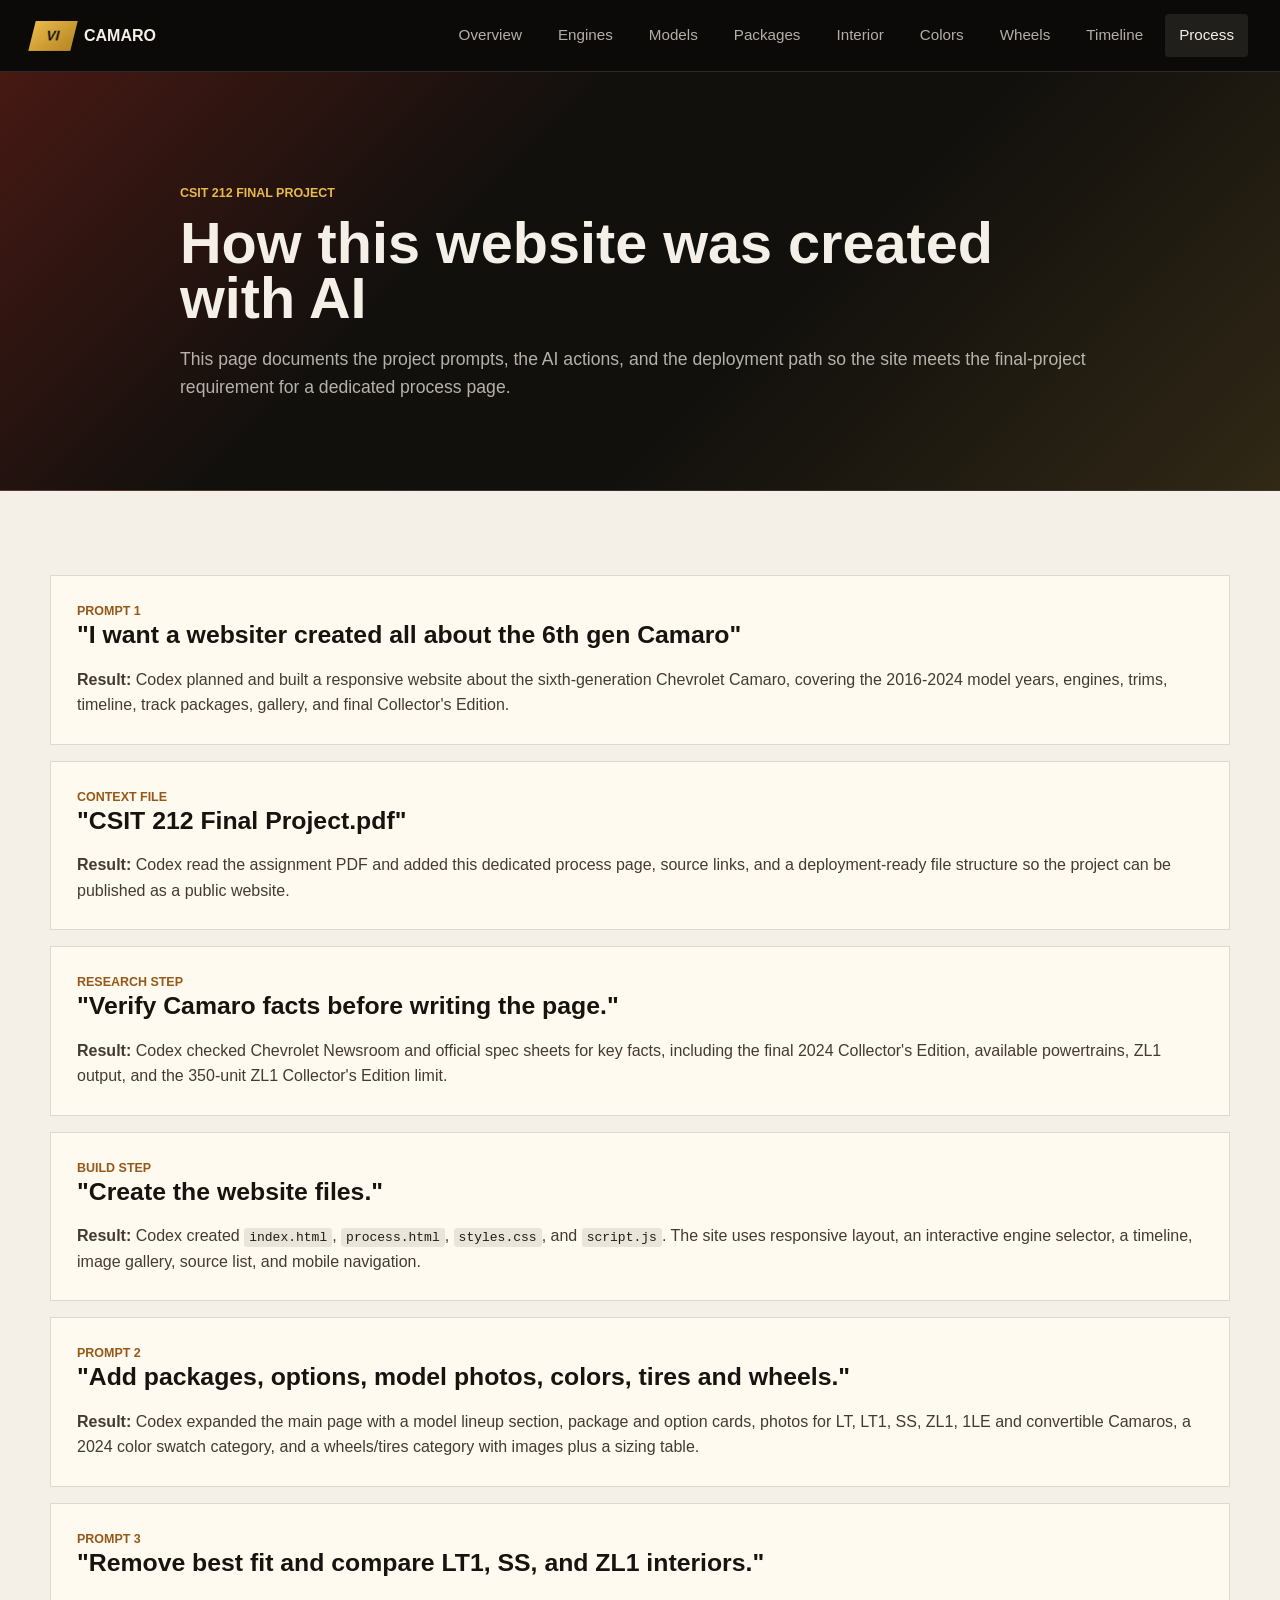
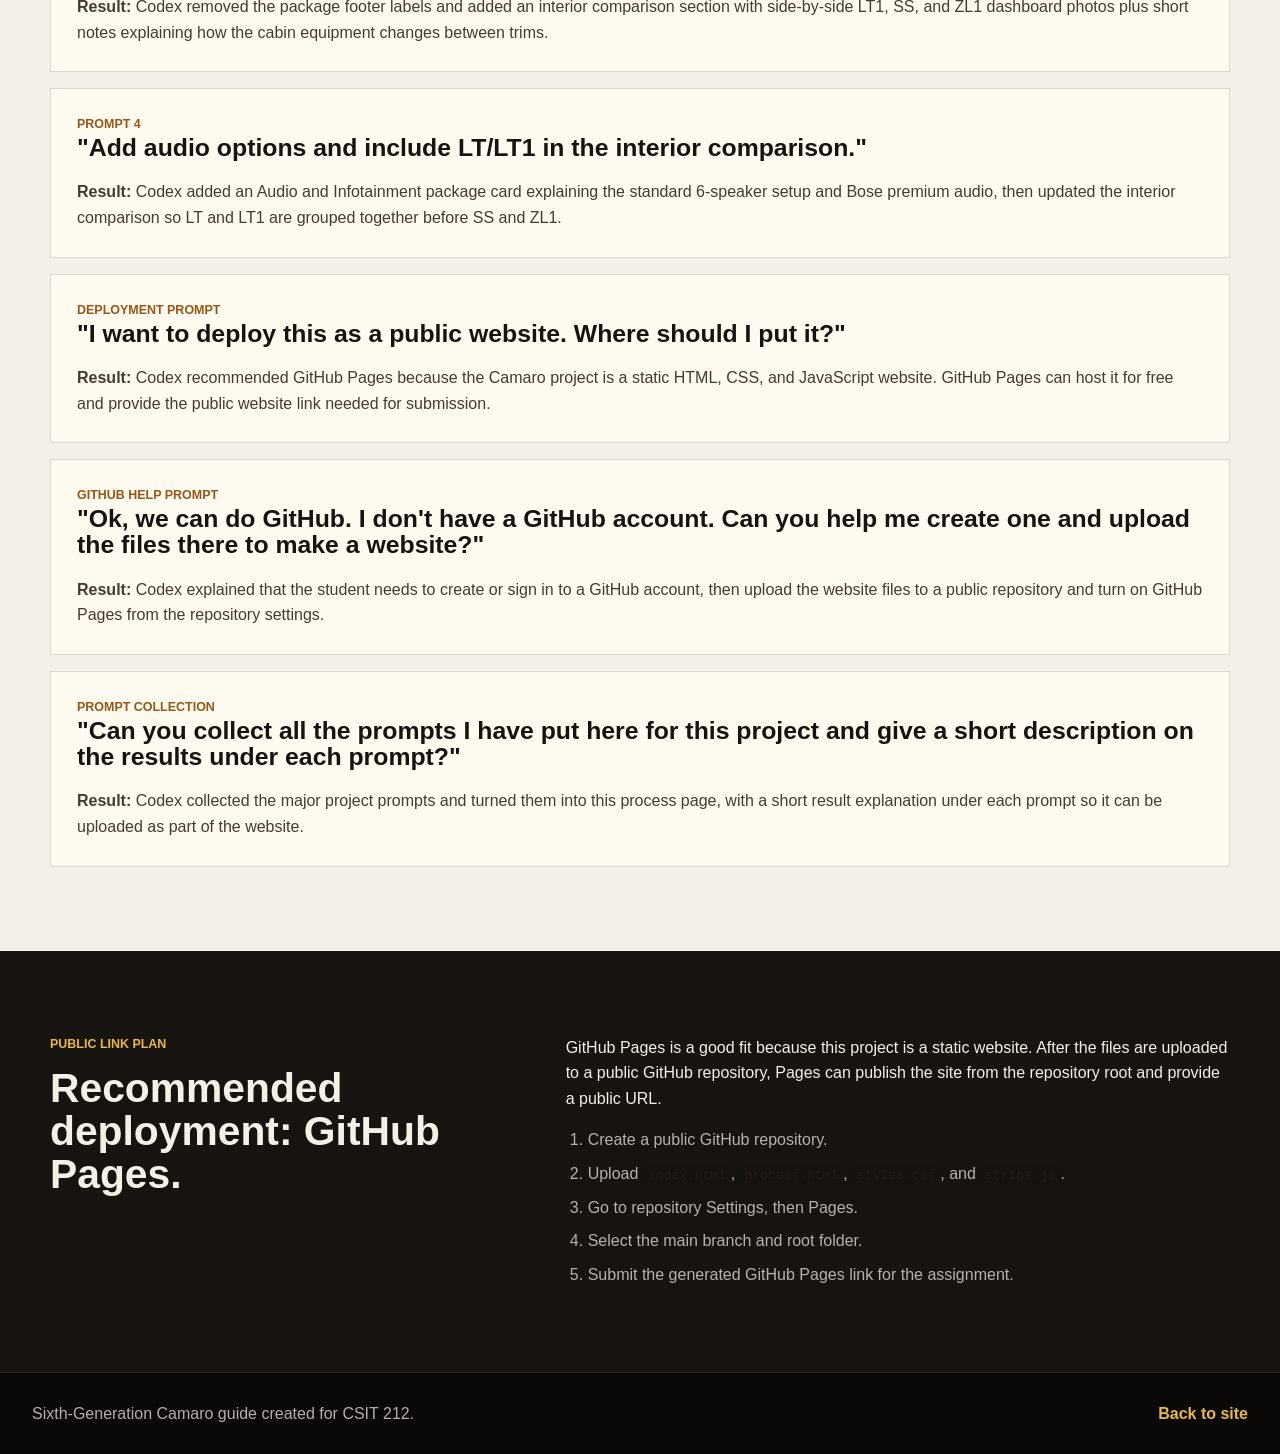
==== process.html @ 9be2dc4f "Add files via upload" ====
<!DOCTYPE html>
<html lang="en">
<head>
  <meta charset="UTF-8">
  <meta name="viewport" content="width=device-width, initial-scale=1.0">
  <title>Project Process | Sixth-Generation Camaro</title>
  <meta name="description" content="Prompt and process page for the CSIT 212 sixth-generation Camaro website project.">
  <link rel="stylesheet" href="styles.css">
</head>
<body>
  <header class="site-header">
    <a class="brand" href="index.html" aria-label="Sixth-generation Camaro home">
      <span class="brand-mark">VI</span>
      <span>Camaro</span>
    </a>
    <button class="nav-toggle" type="button" aria-expanded="false" aria-controls="main-nav">
      <span></span>
      <span></span>
      <span></span>
      <span class="sr-only">Menu</span>
    </button>
    <nav id="main-nav" class="site-nav" aria-label="Primary navigation">
      <a href="index.html#overview">Overview</a>
      <a href="index.html#engines">Engines</a>
      <a href="index.html#models">Models</a>
      <a href="index.html#packages">Packages</a>
      <a href="index.html#interior">Interior</a>
      <a href="index.html#colors">Colors</a>
      <a href="index.html#wheels">Wheels</a>
      <a href="index.html#timeline">Timeline</a>
      <a href="process.html" aria-current="page">Process</a>
    </nav>
  </header>

  <main>
    <section class="process-hero">
      <div class="section-inner">
        <p class="eyebrow">CSIT 212 final project</p>
        <h1>How this website was created with AI</h1>
        <p>This page documents the project prompts, the AI actions, and the deployment path so the site meets the final-project requirement for a dedicated process page.</p>
      </div>
    </section>

    <section class="section process-band">
      <div class="section-inner">
        <div class="prompt-list">
          <article class="prompt-card">
            <p class="eyebrow">Prompt 1</p>
            <h2>"I want a websiter created all about the 6th gen Camaro"</h2>
            <p><strong>Result:</strong> Codex planned and built a responsive website about the sixth-generation Chevrolet Camaro, covering the 2016-2024 model years, engines, trims, timeline, track packages, gallery, and final Collector's Edition.</p>
          </article>

          <article class="prompt-card">
            <p class="eyebrow">Context file</p>
            <h2>"CSIT 212 Final Project.pdf"</h2>
            <p><strong>Result:</strong> Codex read the assignment PDF and added this dedicated process page, source links, and a deployment-ready file structure so the project can be published as a public website.</p>
          </article>

          <article class="prompt-card">
            <p class="eyebrow">Research step</p>
            <h2>"Verify Camaro facts before writing the page."</h2>
            <p><strong>Result:</strong> Codex checked Chevrolet Newsroom and official spec sheets for key facts, including the final 2024 Collector's Edition, available powertrains, ZL1 output, and the 350-unit ZL1 Collector's Edition limit.</p>
          </article>

          <article class="prompt-card">
            <p class="eyebrow">Build step</p>
            <h2>"Create the website files."</h2>
            <p><strong>Result:</strong> Codex created <code>index.html</code>, <code>process.html</code>, <code>styles.css</code>, and <code>script.js</code>. The site uses responsive layout, an interactive engine selector, a timeline, image gallery, source list, and mobile navigation.</p>
          </article>

          <article class="prompt-card">
            <p class="eyebrow">Prompt 2</p>
            <h2>"Add packages, options, model photos, colors, tires and wheels."</h2>
            <p><strong>Result:</strong> Codex expanded the main page with a model lineup section, package and option cards, photos for LT, LT1, SS, ZL1, 1LE and convertible Camaros, a 2024 color swatch category, and a wheels/tires category with images plus a sizing table.</p>
          </article>

          <article class="prompt-card">
            <p class="eyebrow">Prompt 3</p>
            <h2>"Remove best fit and compare LT1, SS, and ZL1 interiors."</h2>
            <p><strong>Result:</strong> Codex removed the package footer labels and added an interior comparison section with side-by-side LT1, SS, and ZL1 dashboard photos plus short notes explaining how the cabin equipment changes between trims.</p>
          </article>

          <article class="prompt-card">
            <p class="eyebrow">Prompt 4</p>
            <h2>"Add audio options and include LT/LT1 in the interior comparison."</h2>
            <p><strong>Result:</strong> Codex added an Audio and Infotainment package card explaining the standard 6-speaker setup and Bose premium audio, then updated the interior comparison so LT and LT1 are grouped together before SS and ZL1.</p>
          </article>

          <article class="prompt-card">
            <p class="eyebrow">Deployment prompt</p>
            <h2>"I want to deploy this as a public website. Where should I put it?"</h2>
            <p><strong>Result:</strong> Codex recommended GitHub Pages because the Camaro project is a static HTML, CSS, and JavaScript website. GitHub Pages can host it for free and provide the public website link needed for submission.</p>
          </article>

          <article class="prompt-card">
            <p class="eyebrow">GitHub help prompt</p>
            <h2>"Ok, we can do GitHub. I don't have a GitHub account. Can you help me create one and upload the files there to make a website?"</h2>
            <p><strong>Result:</strong> Codex explained that the student needs to create or sign in to a GitHub account, then upload the website files to a public repository and turn on GitHub Pages from the repository settings.</p>
          </article>

          <article class="prompt-card">
            <p class="eyebrow">Prompt collection</p>
            <h2>"Can you collect all the prompts I have put here for this project and give a short description on the results under each prompt?"</h2>
            <p><strong>Result:</strong> Codex collected the major project prompts and turned them into this process page, with a short result explanation under each prompt so it can be uploaded as part of the website.</p>
          </article>
        </div>
      </div>
    </section>

    <section class="section deploy-band">
      <div class="section-inner two-column">
        <div>
          <p class="eyebrow">Public link plan</p>
          <h2>Recommended deployment: GitHub Pages.</h2>
        </div>
        <div class="lede">
          <p>GitHub Pages is a good fit because this project is a static website. After the files are uploaded to a public GitHub repository, Pages can publish the site from the repository root and provide a public URL.</p>
          <ol class="deploy-steps">
            <li>Create a public GitHub repository.</li>
            <li>Upload <code>index.html</code>, <code>process.html</code>, <code>styles.css</code>, and <code>script.js</code>.</li>
            <li>Go to repository Settings, then Pages.</li>
            <li>Select the main branch and root folder.</li>
            <li>Submit the generated GitHub Pages link for the assignment.</li>
          </ol>
        </div>
      </div>
    </section>
  </main>

  <footer class="site-footer">
    <p>Sixth-Generation Camaro guide created for CSIT 212.</p>
    <a href="index.html">Back to site</a>
  </footer>

  <script src="script.js"></script>
</body>
</html>
---- styles.css ----
:root {
  color-scheme: dark;
  --coal: #0d0b09;
  --ink: #17130f;
  --charcoal: #24201a;
  --steel: #8a9397;
  --silver: #d7d9d6;
  --paper: #f4f0e8;
  --red: #cf2f24;
  --gold: #e9b949;
  --blue: #2f75c8;
  --line: rgba(244, 240, 232, 0.14);
  --soft: rgba(244, 240, 232, 0.72);
  --shadow: 0 24px 70px rgba(0, 0, 0, 0.36);
}

* {
  box-sizing: border-box;
}

html {
  scroll-behavior: smooth;
  scroll-padding-top: 82px;
}

body {
  margin: 0;
  background: var(--coal);
  color: var(--paper);
  font-family: Arial, Helvetica, sans-serif;
  line-height: 1.6;
}

img {
  display: block;
  max-width: 100%;
}

a {
  color: inherit;
}

button,
a {
  -webkit-tap-highlight-color: transparent;
}

.sr-only {
  position: absolute;
  width: 1px;
  height: 1px;
  padding: 0;
  margin: -1px;
  overflow: hidden;
  clip: rect(0, 0, 0, 0);
  white-space: nowrap;
  border: 0;
}

.site-header {
  position: sticky;
  top: 0;
  z-index: 20;
  display: flex;
  align-items: center;
  justify-content: space-between;
  min-height: 72px;
  padding: 0 32px;
  background: rgba(13, 11, 9, 0.88);
  border-bottom: 1px solid var(--line);
  backdrop-filter: blur(18px);
}

.brand {
  display: inline-flex;
  align-items: center;
  gap: 10px;
  color: var(--paper);
  font-size: 1rem;
  font-weight: 800;
  text-decoration: none;
  text-transform: uppercase;
}

.brand-mark {
  display: grid;
  place-items: center;
  width: 42px;
  height: 30px;
  background: linear-gradient(135deg, var(--gold), #b68723);
  color: #111;
  font-size: 0.85rem;
  font-weight: 900;
  transform: skewX(-14deg);
}

.site-nav {
  display: flex;
  align-items: center;
  gap: 8px;
}

.site-nav a {
  min-height: 40px;
  padding: 9px 14px;
  border-radius: 4px;
  color: var(--soft);
  font-size: 0.95rem;
  text-decoration: none;
}

.site-nav a:hover,
.site-nav a:focus-visible,
.site-nav a[aria-current="page"] {
  background: rgba(244, 240, 232, 0.09);
  color: var(--paper);
  outline: none;
}

.nav-toggle {
  display: none;
  width: 44px;
  height: 44px;
  padding: 0;
  border: 1px solid var(--line);
  border-radius: 4px;
  background: rgba(244, 240, 232, 0.04);
  cursor: pointer;
}

.nav-toggle span:not(.sr-only) {
  display: block;
  width: 20px;
  height: 2px;
  margin: 5px auto;
  background: var(--paper);
}

.hero {
  position: relative;
  min-height: 82vh;
  display: grid;
  align-items: end;
  padding: 80px 32px 32px;
  overflow: hidden;
  isolation: isolate;
}

.hero-media {
  position: absolute;
  inset: 0;
  z-index: -2;
  background:
    linear-gradient(90deg, rgba(13, 11, 9, 0.96) 0%, rgba(13, 11, 9, 0.78) 38%, rgba(13, 11, 9, 0.18) 76%),
    linear-gradient(0deg, rgba(13, 11, 9, 0.96) 0%, rgba(13, 11, 9, 0.06) 54%),
    url("https://upload.wikimedia.org/wikipedia/commons/thumb/5/5e/2019_Chevrolet_Camaro_SS_front_NYIAS_2019.jpg/1280px-2019_Chevrolet_Camaro_SS_front_NYIAS_2019.jpg") center right / cover no-repeat;
}

.hero::after {
  content: "";
  position: absolute;
  inset: auto 0 0;
  height: 7px;
  background: linear-gradient(90deg, var(--red), var(--gold), var(--blue));
}

.hero-content {
  width: min(820px, 100%);
  margin-bottom: 44px;
}

.eyebrow {
  margin: 0 0 12px;
  color: var(--gold);
  font-size: 0.78rem;
  font-weight: 800;
  text-transform: uppercase;
}

h1,
h2,
h3,
p {
  margin-top: 0;
}

h1 {
  margin-bottom: 18px;
  font-size: 4.5rem;
  line-height: 0.96;
  letter-spacing: 0;
}

h2 {
  margin-bottom: 18px;
  font-size: 2.55rem;
  line-height: 1.06;
  letter-spacing: 0;
}

h3 {
  margin-bottom: 10px;
  font-size: 1.25rem;
  line-height: 1.2;
  letter-spacing: 0;
}

.hero-copy {
  max-width: 680px;
  color: var(--soft);
  font-size: 1.18rem;
}

.hero-actions {
  display: flex;
  flex-wrap: wrap;
  gap: 12px;
  margin-top: 28px;
}

.button {
  display: inline-flex;
  align-items: center;
  justify-content: center;
  min-height: 46px;
  padding: 11px 18px;
  border: 1px solid transparent;
  border-radius: 4px;
  font-weight: 800;
  text-decoration: none;
}

.button.primary {
  background: var(--red);
  color: #fff;
}

.button.ghost {
  border-color: rgba(244, 240, 232, 0.34);
  background: rgba(13, 11, 9, 0.34);
  color: var(--paper);
}

.hero-stats {
  display: grid;
  grid-template-columns: repeat(3, minmax(0, 1fr));
  gap: 1px;
  width: min(920px, 100%);
  margin: 0;
  background: var(--line);
  border: 1px solid var(--line);
  box-shadow: var(--shadow);
}

.hero-stats div {
  min-height: 112px;
  padding: 18px;
  background: rgba(13, 11, 9, 0.78);
}

dt {
  color: var(--steel);
  font-size: 0.82rem;
  font-weight: 800;
  text-transform: uppercase;
}

dd {
  margin: 4px 0 0;
  color: var(--paper);
  font-size: 1.45rem;
  font-weight: 900;
}

.section {
  padding: 84px 32px;
}

.section-inner {
  width: min(1180px, 100%);
  margin: 0 auto;
}

.two-column {
  display: grid;
  grid-template-columns: minmax(0, 0.82fr) minmax(0, 1.18fr);
  gap: 54px;
  align-items: start;
}

.intro-band,
.source-band {
  background: var(--paper);
  color: var(--ink);
}

.intro-band .eyebrow,
.source-band .eyebrow {
  color: #955818;
}

.intro-band .lede,
.source-band a {
  color: #433b33;
}

.lede p:last-child {
  margin-bottom: 0;
}

.section-heading {
  max-width: 760px;
  margin-bottom: 34px;
}

.section-heading p:not(.eyebrow) {
  color: var(--soft);
  font-size: 1.05rem;
}

.engine-band {
  background:
    linear-gradient(135deg, rgba(207, 47, 36, 0.13), transparent 32%),
    linear-gradient(315deg, rgba(47, 117, 200, 0.16), transparent 40%),
    #12100d;
}

.engine-tabs {
  display: grid;
  grid-template-columns: repeat(4, minmax(0, 1fr));
  gap: 8px;
  margin-bottom: 18px;
}

.tab-button {
  min-height: 48px;
  border: 1px solid var(--line);
  border-radius: 4px;
  background: rgba(244, 240, 232, 0.05);
  color: var(--soft);
  font: inherit;
  font-weight: 800;
  cursor: pointer;
}

.tab-button:hover,
.tab-button:focus-visible,
.tab-button.active {
  background: var(--gold);
  color: #14100b;
  outline: none;
}

.engine-detail {
  display: grid;
  grid-template-columns: minmax(0, 1.2fr) minmax(320px, 0.8fr);
  gap: 28px;
  align-items: stretch;
  min-height: 250px;
  padding: 28px;
  border: 1px solid var(--line);
  background: rgba(244, 240, 232, 0.06);
}

.engine-detail p {
  color: var(--soft);
}

.engine-specs {
  display: grid;
  grid-template-columns: 1fr;
  gap: 1px;
  margin: 0;
  background: var(--line);
}

.engine-specs div {
  min-height: 70px;
  padding: 14px;
  background: #17130f;
}

.power-chart {
  display: grid;
  gap: 14px;
  margin-top: 30px;
}

.bar-row {
  display: grid;
  grid-template-columns: 140px minmax(0, 1fr) 76px;
  gap: 16px;
  align-items: center;
}

.bar-row > span {
  color: var(--soft);
  font-weight: 800;
}

.bar-row strong {
  text-align: right;
}

.bar-track {
  height: 16px;
  background: rgba(244, 240, 232, 0.1);
  overflow: hidden;
}

.bar-track span {
  display: block;
  width: var(--bar);
  height: 100%;
  background: linear-gradient(90deg, var(--red), var(--gold));
}

.trim-band {
  background: #18130f;
}

.trim-grid {
  display: grid;
  grid-template-columns: repeat(4, minmax(0, 1fr));
  gap: 1px;
  background: var(--line);
  border: 1px solid var(--line);
}

.trim-card {
  min-height: 264px;
  padding: 24px;
  background: #100e0b;
}

.trim-card span {
  display: inline-grid;
  place-items: center;
  min-width: 58px;
  min-height: 32px;
  margin-bottom: 22px;
  border-left: 4px solid var(--red);
  background: rgba(244, 240, 232, 0.08);
  color: var(--gold);
  font-weight: 900;
}

.trim-card p {
  color: var(--soft);
}

.packages-band {
  background:
    linear-gradient(135deg, rgba(233, 185, 73, 0.1), transparent 34%),
    #100e0b;
}

.package-layout {
  display: grid;
  grid-template-columns: repeat(3, minmax(0, 1fr));
  gap: 14px;
}

.package-card {
  min-height: 220px;
  display: flex;
  flex-direction: column;
  gap: 14px;
  padding: 22px;
  border: 1px solid var(--line);
  background: rgba(244, 240, 232, 0.06);
}

.package-card p {
  margin-bottom: 0;
  color: var(--soft);
}

.featured-package {
  background:
    linear-gradient(135deg, rgba(207, 47, 36, 0.25), rgba(244, 240, 232, 0.06));
  border-color: rgba(233, 185, 73, 0.35);
}

.audio-package {
  border-color: rgba(47, 117, 200, 0.34);
  background:
    linear-gradient(135deg, rgba(47, 117, 200, 0.22), rgba(244, 240, 232, 0.06));
}

.interior-band {
  background:
    linear-gradient(135deg, rgba(47, 117, 200, 0.14), transparent 32%),
    #15110e;
}

.interior-grid {
  display: grid;
  grid-template-columns: repeat(3, minmax(0, 1fr));
  gap: 18px;
}

.interior-grid figure {
  margin: 0;
  border: 1px solid var(--line);
  background: rgba(244, 240, 232, 0.06);
}

.interior-grid img {
  width: 100%;
  height: 250px;
  object-fit: cover;
  background: #24201a;
}

.interior-grid figcaption {
  display: grid;
  gap: 6px;
  min-height: 170px;
  padding: 16px;
  color: var(--soft);
}

.interior-grid figcaption strong {
  color: var(--paper);
  font-size: 1.06rem;
}

.interior-notes {
  display: grid;
  grid-template-columns: repeat(3, minmax(0, 1fr));
  gap: 1px;
  margin-top: 24px;
  background: var(--line);
  border: 1px solid var(--line);
}

.interior-notes div {
  min-height: 108px;
  padding: 18px;
  background: rgba(13, 11, 9, 0.7);
}

.interior-notes strong,
.interior-notes span {
  display: block;
}

.interior-notes strong {
  color: var(--gold);
  font-size: 1.08rem;
}

.interior-notes span {
  margin-top: 6px;
  color: var(--soft);
}

.model-photo-band {
  background: var(--paper);
  color: var(--ink);
}

.model-photo-band .eyebrow {
  color: #955818;
}

.model-photo-band .section-heading p:not(.eyebrow) {
  color: #544a3d;
}

.model-gallery {
  display: grid;
  grid-template-columns: repeat(3, minmax(0, 1fr));
  gap: 18px;
}

.model-gallery figure {
  margin: 0;
  border: 1px solid rgba(23, 19, 15, 0.14);
  background: #fffaf0;
}

.model-gallery img {
  width: 100%;
  height: 270px;
  object-fit: cover;
  background: #ddd7cc;
}

.model-gallery figcaption {
  display: grid;
  gap: 4px;
  min-height: 102px;
  padding: 15px;
  color: #4c4337;
}

.model-gallery figcaption strong {
  color: var(--ink);
  font-size: 1.05rem;
}

.colors-band {
  background:
    linear-gradient(135deg, rgba(47, 117, 200, 0.14), transparent 32%),
    #17130f;
}

.color-grid {
  display: grid;
  grid-template-columns: repeat(4, minmax(0, 1fr));
  gap: 12px;
}

.paint-chip {
  min-height: 156px;
  padding: 14px;
  border: 1px solid var(--line);
  background: rgba(244, 240, 232, 0.06);
}

.paint-chip span {
  display: block;
  height: 66px;
  margin-bottom: 14px;
  border: 1px solid rgba(244, 240, 232, 0.18);
  background:
    linear-gradient(135deg, rgba(255, 255, 255, 0.35), transparent 38%),
    var(--paint);
}

.paint-chip.light-paint span {
  border-color: rgba(23, 19, 15, 0.22);
}

.paint-chip strong,
.paint-chip small {
  display: block;
}

.paint-chip strong {
  color: var(--paper);
  line-height: 1.2;
}

.paint-chip small {
  margin-top: 6px;
  color: var(--steel);
  font-weight: 800;
}

.wheels-band {
  background: var(--paper);
  color: var(--ink);
}

.wheels-band .eyebrow {
  color: #955818;
}

.wheels-band .section-heading p:not(.eyebrow) {
  color: #544a3d;
}

.wheel-photo-grid {
  display: grid;
  grid-template-columns: repeat(3, minmax(0, 1fr));
  gap: 18px;
  margin-bottom: 26px;
}

.wheel-photo-grid figure {
  margin: 0;
  border: 1px solid rgba(23, 19, 15, 0.14);
  background: #fffaf0;
}

.wheel-photo-grid img {
  width: 100%;
  height: 260px;
  object-fit: cover;
  background: #ddd7cc;
}

.wheel-photo-grid figcaption {
  min-height: 70px;
  padding: 14px;
  color: #4c4337;
}

.wheel-table-wrap {
  overflow-x: auto;
  border: 1px solid rgba(23, 19, 15, 0.14);
  background: #fffaf0;
}

.wheel-table {
  width: 100%;
  min-width: 820px;
  border-collapse: collapse;
}

.wheel-table caption {
  padding: 16px;
  color: var(--ink);
  font-weight: 900;
  text-align: left;
}

.wheel-table th,
.wheel-table td {
  padding: 14px 16px;
  border-top: 1px solid rgba(23, 19, 15, 0.12);
  color: #433b33;
  text-align: left;
  vertical-align: top;
}

.wheel-table thead th,
.wheel-table tbody th {
  color: var(--ink);
}

.timeline-band {
  background: var(--paper);
  color: var(--ink);
}

.timeline-band .eyebrow {
  color: #955818;
}

.timeline {
  position: relative;
  display: grid;
  grid-template-columns: repeat(3, minmax(0, 1fr));
  gap: 1px;
  padding: 0;
  margin: 0;
  list-style: none;
  background: rgba(23, 19, 15, 0.16);
  border: 1px solid rgba(23, 19, 15, 0.12);
}

.timeline li {
  min-height: 230px;
  padding: 24px;
  background: #fffaf0;
}

.timeline time {
  display: inline-block;
  margin-bottom: 12px;
  color: var(--red);
  font-weight: 900;
}

.timeline strong {
  display: block;
  color: var(--ink);
  font-size: 1.15rem;
}

.timeline p {
  margin-bottom: 0;
  color: #544a3d;
}

.collector-band {
  position: relative;
  min-height: 620px;
  display: grid;
  align-items: center;
  overflow: hidden;
}

.collector-image {
  position: absolute;
  inset: 0;
  background:
    linear-gradient(90deg, rgba(13, 11, 9, 0.97), rgba(13, 11, 9, 0.72) 42%, rgba(13, 11, 9, 0.18)),
    url("https://upload.wikimedia.org/wikipedia/commons/thumb/8/83/Chevrolet_Camaro_ZL1.jpg/1280px-Chevrolet_Camaro_ZL1.jpg") center right / cover no-repeat;
  filter: saturate(0.75) contrast(1.05);
}

.collector-content {
  position: relative;
}

.collector-content h2,
.collector-content p {
  max-width: 720px;
}

.collector-content p:not(.eyebrow) {
  color: var(--soft);
}

.collector-facts {
  display: grid;
  grid-template-columns: repeat(3, minmax(0, 1fr));
  gap: 1px;
  width: min(760px, 100%);
  margin-top: 28px;
  background: var(--line);
  border: 1px solid var(--line);
}

.collector-facts div {
  min-height: 112px;
  padding: 18px;
  background: rgba(13, 11, 9, 0.78);
}

.collector-facts strong {
  display: block;
  color: var(--gold);
  font-size: 1.7rem;
}

.collector-facts span {
  color: var(--soft);
}

.gallery-band {
  background: #161310;
}

.gallery-grid {
  display: grid;
  grid-template-columns: 1.1fr 0.9fr 0.9fr;
  gap: 18px;
}

.gallery-grid figure {
  margin: 0;
  background: rgba(244, 240, 232, 0.06);
  border: 1px solid var(--line);
}

.gallery-grid img {
  width: 100%;
  height: 310px;
  object-fit: cover;
  background: #24201a;
}

.gallery-grid figure:first-child img {
  height: 420px;
}

.gallery-grid figcaption {
  min-height: 76px;
  padding: 14px 16px;
  color: var(--soft);
  font-size: 0.95rem;
}

.sources {
  display: grid;
  grid-template-columns: minmax(0, 0.8fr) minmax(0, 1.2fr);
  gap: 36px;
}

.sources ul {
  margin: 0;
  padding-left: 20px;
}

.sources li + li {
  margin-top: 10px;
}

.site-footer {
  display: flex;
  justify-content: space-between;
  gap: 20px;
  padding: 28px 32px;
  border-top: 1px solid var(--line);
  background: #0b0908;
  color: var(--soft);
}

.site-footer p {
  margin: 0;
}

.site-footer a {
  color: var(--gold);
  font-weight: 800;
  text-decoration: none;
}

.process-hero {
  padding: 112px 32px 72px;
  background:
    linear-gradient(135deg, rgba(207, 47, 36, 0.28), transparent 36%),
    linear-gradient(315deg, rgba(233, 185, 73, 0.14), transparent 40%),
    #12100d;
  border-bottom: 1px solid var(--line);
}

.process-hero .section-inner {
  max-width: 920px;
}

.process-hero h1 {
  font-size: 3.6rem;
}

.process-hero p:not(.eyebrow) {
  color: var(--soft);
  font-size: 1.1rem;
}

.process-band {
  background: var(--paper);
  color: var(--ink);
}

.prompt-list {
  display: grid;
  gap: 16px;
}

.prompt-card {
  padding: 26px;
  border: 1px solid rgba(23, 19, 15, 0.14);
  background: #fffaf0;
}

.prompt-card .eyebrow {
  color: #955818;
}

.prompt-card h2 {
  font-size: 1.55rem;
}

.prompt-card p {
  margin-bottom: 0;
  color: #433b33;
}

.prompt-card code,
.deploy-steps code {
  padding: 2px 5px;
  border-radius: 3px;
  background: rgba(23, 19, 15, 0.09);
  color: #221b14;
}

.deploy-band {
  background: #17130f;
}

.deploy-steps {
  margin: 16px 0 0;
  padding-left: 22px;
  color: var(--soft);
}

.deploy-steps li + li {
  margin-top: 8px;
}

@media (max-width: 980px) {
  .site-header {
    padding: 0 20px;
  }

  .nav-toggle {
    display: block;
  }

  .site-nav {
    position: absolute;
    left: 0;
    right: 0;
    top: 72px;
    display: none;
    grid-template-columns: 1fr;
    padding: 10px 20px 18px;
    background: rgba(13, 11, 9, 0.98);
    border-bottom: 1px solid var(--line);
  }

  .site-nav.open {
    display: grid;
  }

  h1,
  .process-hero h1 {
    font-size: 3.2rem;
  }

  h2 {
    font-size: 2.1rem;
  }

  .two-column,
  .engine-detail,
  .sources {
    grid-template-columns: 1fr;
  }

  .engine-tabs,
  .trim-grid,
  .package-layout,
  .interior-grid,
  .interior-notes,
  .model-gallery,
  .color-grid,
  .wheel-photo-grid,
  .timeline,
  .collector-facts,
  .gallery-grid {
    grid-template-columns: repeat(2, minmax(0, 1fr));
  }

  .gallery-grid figure:first-child {
    grid-column: 1 / -1;
  }
}

@media (max-width: 660px) {
  .hero,
  .section,
  .process-hero {
    padding-left: 18px;
    padding-right: 18px;
  }

  .hero {
    min-height: 84vh;
    padding-top: 56px;
  }

  .hero-media {
    background:
      linear-gradient(180deg, rgba(13, 11, 9, 0.36), rgba(13, 11, 9, 0.96) 68%),
      url("https://upload.wikimedia.org/wikipedia/commons/thumb/5/5e/2019_Chevrolet_Camaro_SS_front_NYIAS_2019.jpg/1280px-2019_Chevrolet_Camaro_SS_front_NYIAS_2019.jpg") center / cover no-repeat;
  }

  h1,
  .process-hero h1 {
    font-size: 2.45rem;
  }

  h2 {
    font-size: 1.75rem;
  }

  .hero-content {
    margin-bottom: 28px;
  }

  .hero-copy,
  .process-hero p:not(.eyebrow) {
    font-size: 1rem;
  }

  .hero-stats,
  .engine-tabs,
  .trim-grid,
  .package-layout,
  .interior-grid,
  .interior-notes,
  .model-gallery,
  .color-grid,
  .wheel-photo-grid,
  .timeline,
  .collector-facts,
  .gallery-grid {
    grid-template-columns: 1fr;
  }

  .engine-detail {
    min-height: auto;
    padding: 20px;
  }

  .bar-row {
    grid-template-columns: 1fr;
    gap: 6px;
  }

  .bar-row strong {
    text-align: left;
  }

  .collector-band {
    min-height: 720px;
  }

  .collector-image {
    background:
      linear-gradient(180deg, rgba(13, 11, 9, 0.24), rgba(13, 11, 9, 0.96) 68%),
      url("https://upload.wikimedia.org/wikipedia/commons/thumb/8/83/Chevrolet_Camaro_ZL1.jpg/1280px-Chevrolet_Camaro_ZL1.jpg") center / cover no-repeat;
  }

  .gallery-grid img,
  .gallery-grid figure:first-child img,
  .interior-grid img,
  .model-gallery img,
  .wheel-photo-grid img {
    height: 260px;
  }

  .site-footer {
    flex-direction: column;
    padding-left: 18px;
    padding-right: 18px;
  }
}
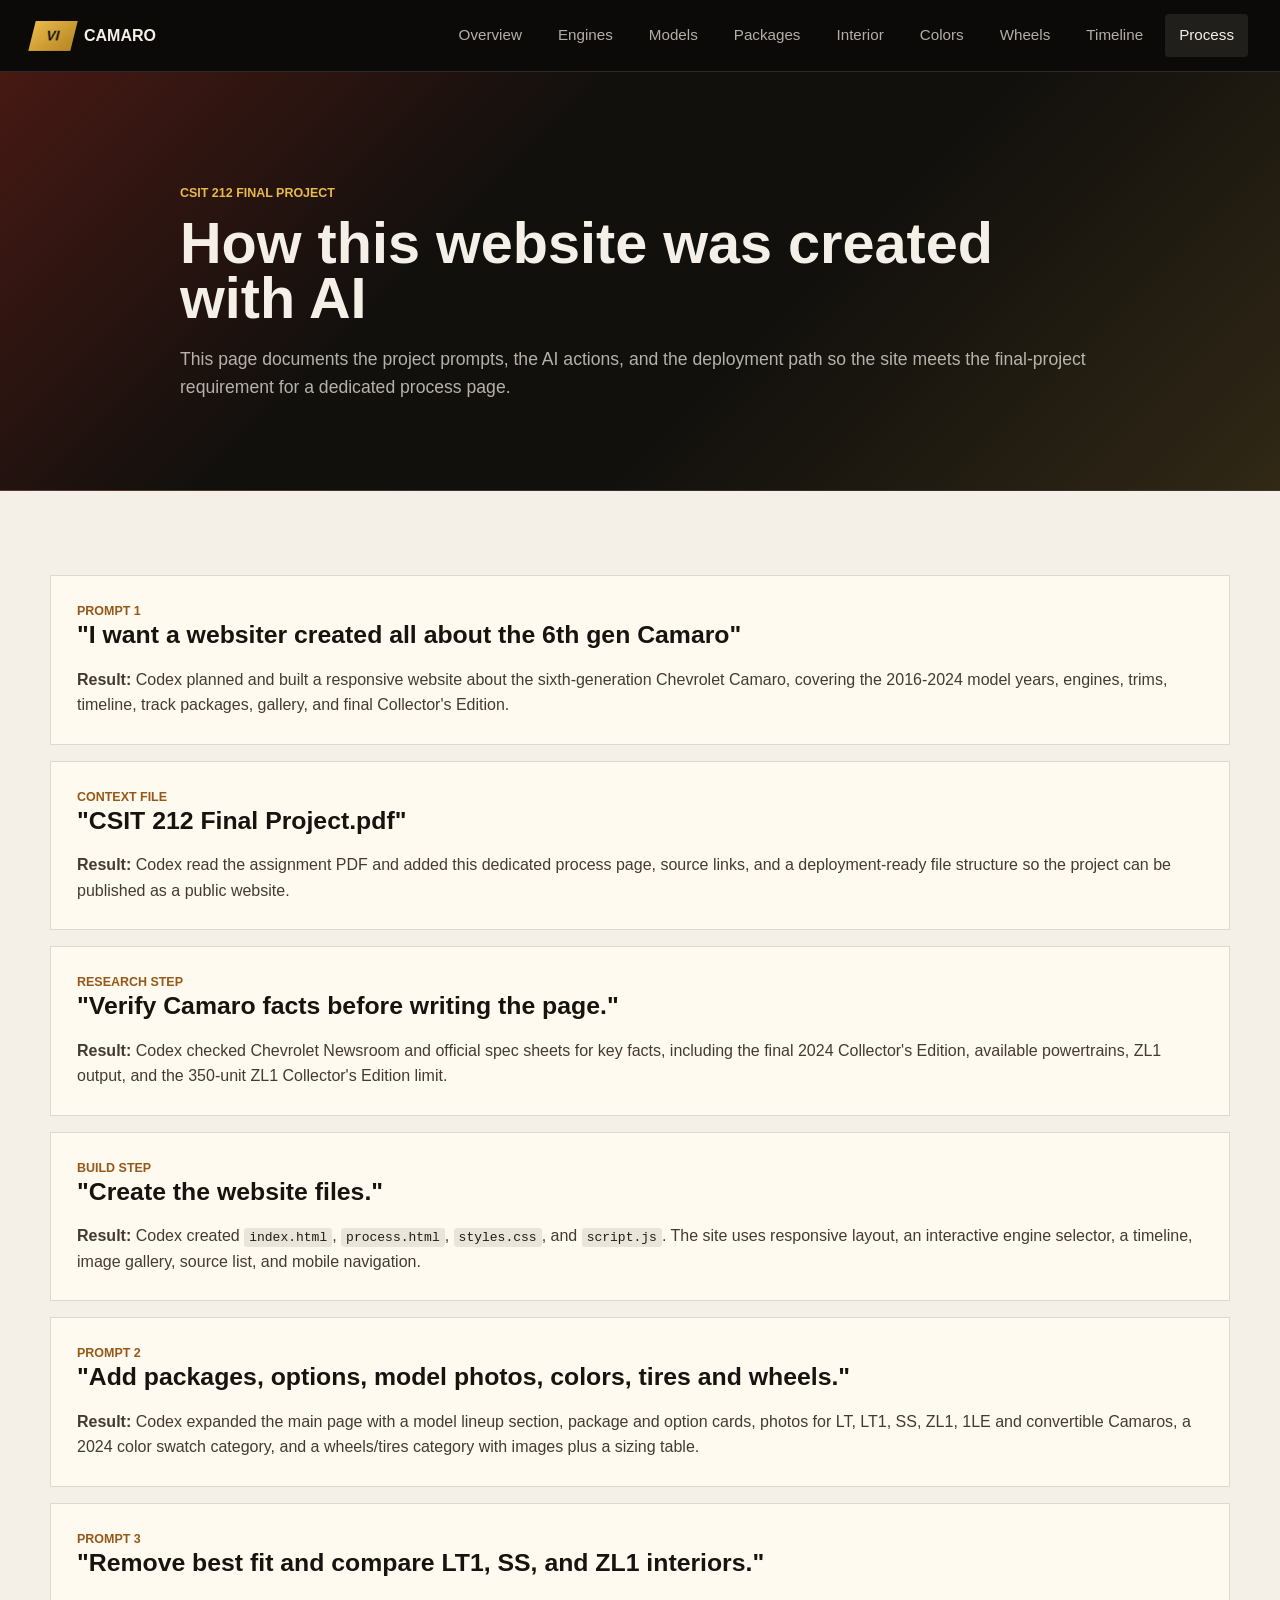
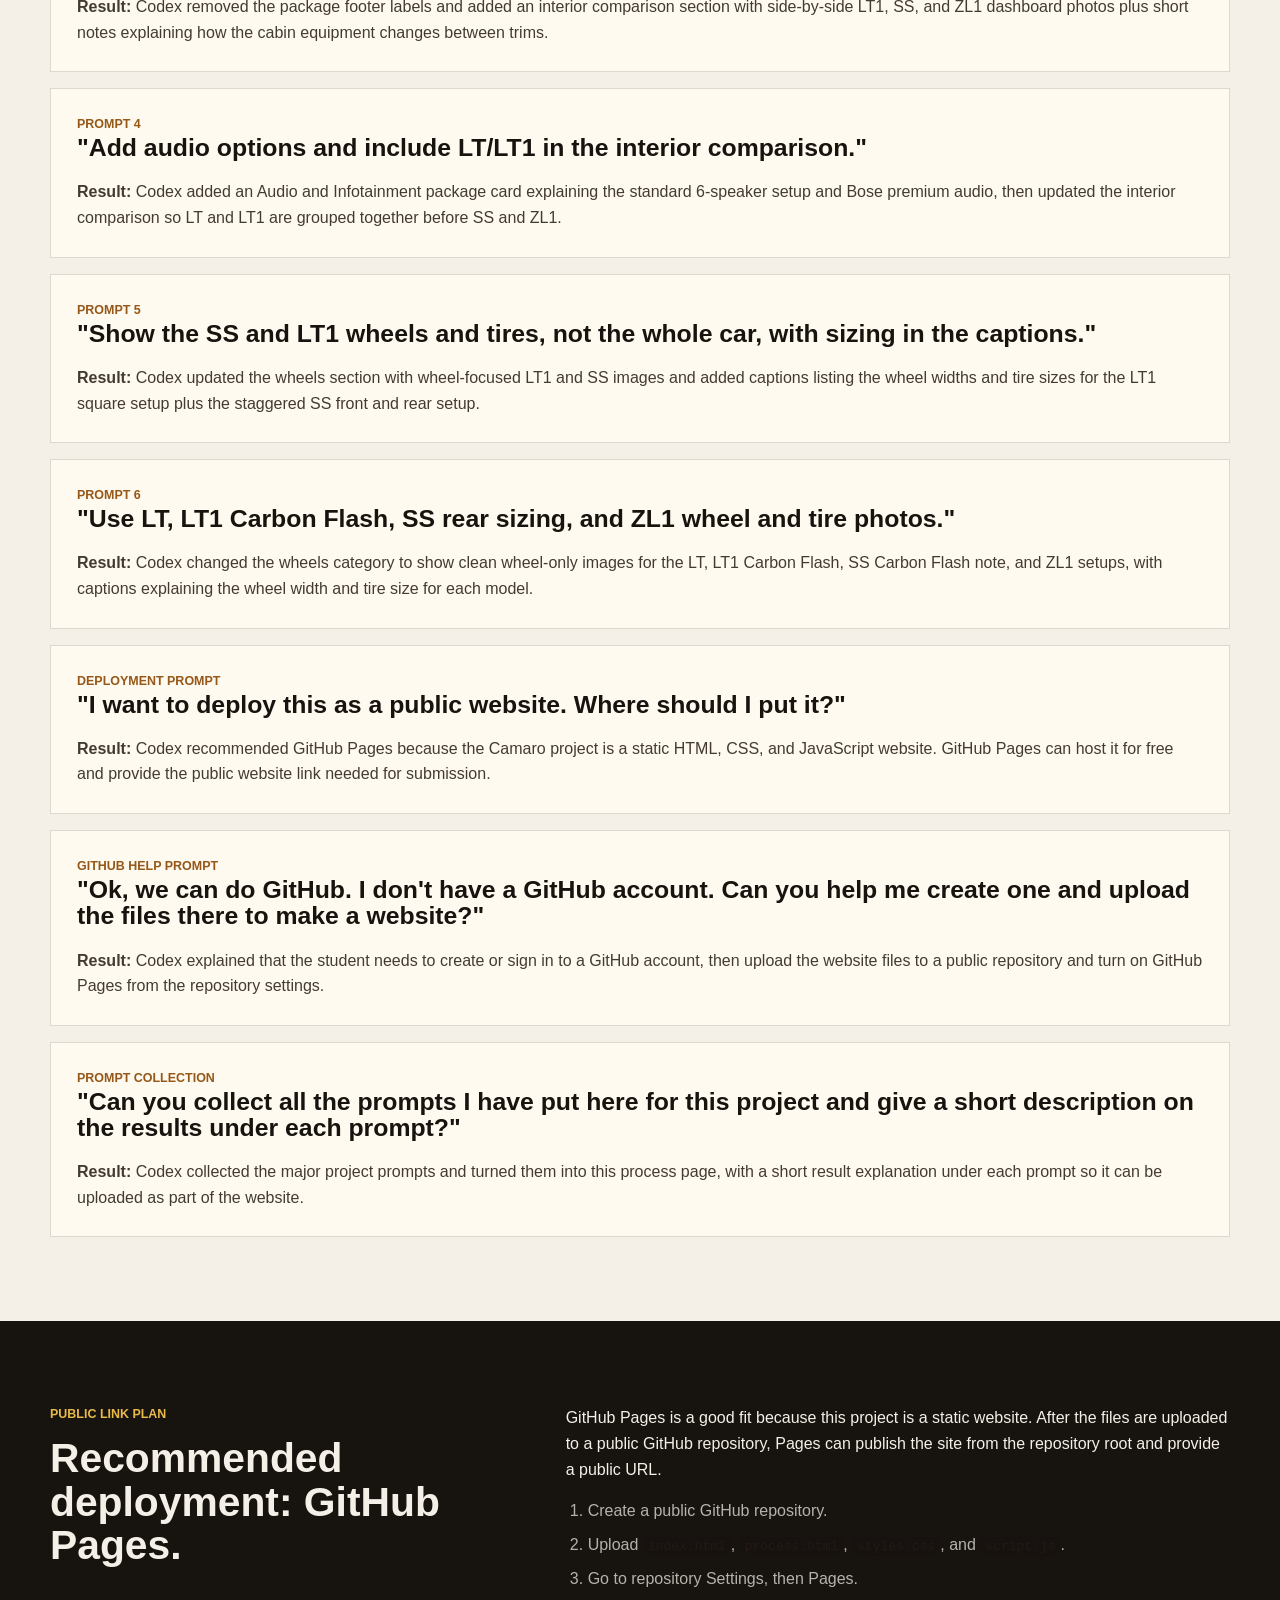
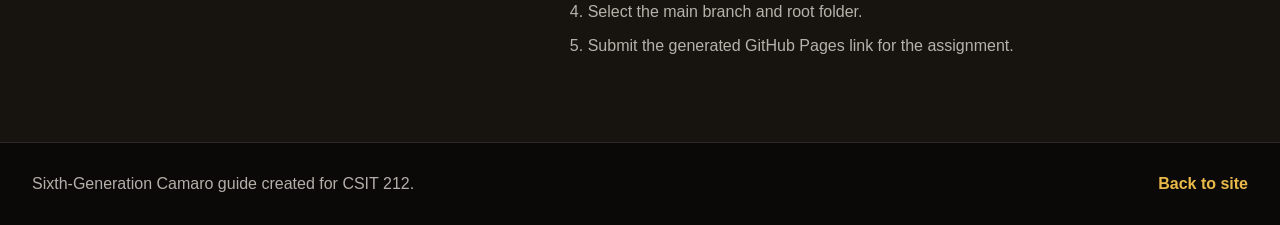
==== commit f5ce7d83: "Add files via upload" ====
--- a/process.html
+++ b/process.html
@@ -87,6 +87,18 @@
           </article>
 
           <article class="prompt-card">
+            <p class="eyebrow">Prompt 5</p>
+            <h2>"Show the SS and LT1 wheels and tires, not the whole car, with sizing in the captions."</h2>
+            <p><strong>Result:</strong> Codex updated the wheels section with wheel-focused LT1 and SS images and added captions listing the wheel widths and tire sizes for the LT1 square setup plus the staggered SS front and rear setup.</p>
+          </article>
+
+          <article class="prompt-card">
+            <p class="eyebrow">Prompt 6</p>
+            <h2>"Use LT, LT1 Carbon Flash, SS rear sizing, and ZL1 wheel and tire photos."</h2>
+            <p><strong>Result:</strong> Codex changed the wheels category to show clean wheel-only images for the LT, LT1 Carbon Flash, SS Carbon Flash note, and ZL1 setups, with captions explaining the wheel width and tire size for each model.</p>
+          </article>
+
+          <article class="prompt-card">
             <p class="eyebrow">Deployment prompt</p>
             <h2>"I want to deploy this as a public website. Where should I put it?"</h2>
             <p><strong>Result:</strong> Codex recommended GitHub Pages because the Camaro project is a static HTML, CSS, and JavaScript website. GitHub Pages can host it for free and provide the public website link needed for submission.</p>
--- a/styles.css
+++ b/styles.css
@@ -665,7 +665,7 @@
 
 .wheel-photo-grid {
   display: grid;
-  grid-template-columns: repeat(3, minmax(0, 1fr));
+  grid-template-columns: repeat(4, minmax(0, 1fr));
   gap: 18px;
   margin-bottom: 26px;
 }
@@ -676,17 +676,51 @@
   background: #fffaf0;
 }
 
-.wheel-photo-grid img {
+.wheel-assembly {
   width: 100%;
-  height: 260px;
-  object-fit: cover;
-  background: #ddd7cc;
+  aspect-ratio: 1 / 1;
+  background-color: #ddd7cc;
+  background-image: var(--wheel-image);
+  background-repeat: no-repeat;
+  background-size: auto var(--wheel-zoom, 190%);
+  background-position: var(--wheel-position, center);
+}
+
+.wheel-crop-lt {
+  --wheel-image: url("https://gmauthority.com/blog/wp-content/uploads/2023/10/2024-Chevrolet-Camaro-18-Inch-Silver-Painted-Aluminum-Wheel-REG.jpg");
+  --wheel-position: 25% 82%;
+}
+
+.wheel-crop-lt1-carbon {
+  --wheel-image: url("https://gmauthority.com/blog/wp-content/uploads/2023/10/2024-Chevrolet-Camaro-20-Inch-5-Spoke-Carbon-Flash-Painted-Aluminum-Wheel-RTH.jpg");
+  --wheel-position: 30% 87%;
+}
+
+.wheel-crop-ss-carbon {
+  --wheel-image: url("https://gmauthority.com/blog/wp-content/uploads/2023/10/2024-Chevrolet-Camaro-20-Inch-5-Spoke-Carbon-Flash-Painted-Aluminum-Wheel-56V.jpg");
+  --wheel-position: 35% 87%;
+}
+
+.wheel-crop-zl1 {
+  --wheel-image: url("https://gmauthority.com/blog/wp-content/uploads/2023/10/2024-Chevrolet-Camaro-20-Inch-Dark-Graphite-Premium-Paint-Forged-Aluminum-Wheel-RTQ.jpg");
+  --wheel-position: 36% 89%;
 }
 
 .wheel-photo-grid figcaption {
-  min-height: 70px;
+  display: grid;
+  gap: 5px;
+  align-content: start;
+  min-height: 132px;
   padding: 14px;
   color: #4c4337;
+}
+
+.wheel-photo-grid figcaption strong {
+  color: var(--ink);
+}
+
+.wheel-photo-grid figcaption span {
+  display: block;
 }
 
 .wheel-table-wrap {
@@ -1103,8 +1137,7 @@
   .gallery-grid img,
   .gallery-grid figure:first-child img,
   .interior-grid img,
-  .model-gallery img,
-  .wheel-photo-grid img {
+  .model-gallery img {
     height: 260px;
   }
 
